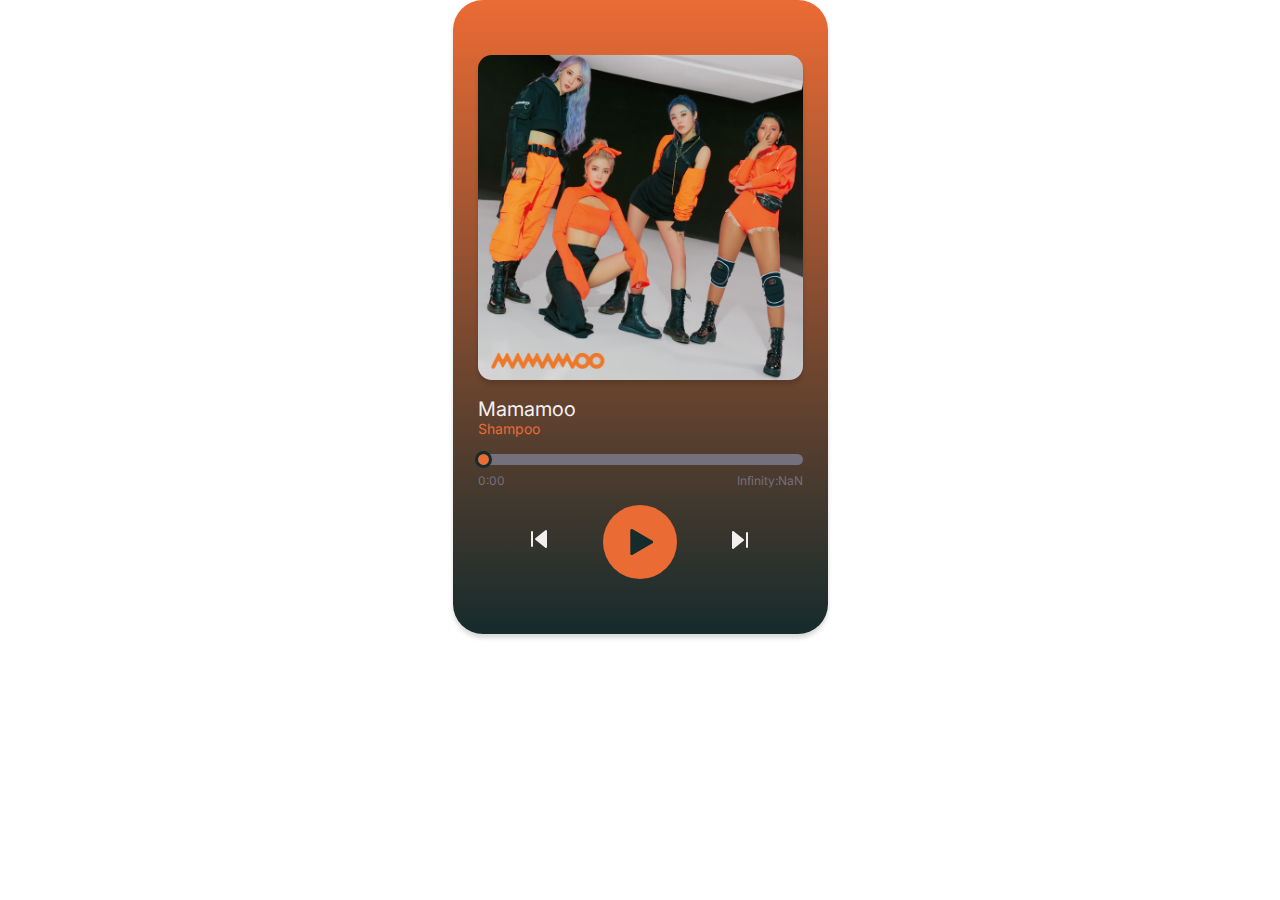
==== audio-player/index.html @ ce74f84a "fix: rename main working directory" ====
<!DOCTYPE html>
<html lang="en">
<head>
  <meta charset="UTF-8">
  <title>Audio player</title>
  <link href="assets/css/normalize.css" rel="stylesheet">
  <link href="assets/css/style.css" rel="stylesheet">
  <link rel="icon" type="image/x-icon" href="assets/favicon/favicon.ico">
  <link rel="preconnect" href="https://fonts.googleapis.com">
  <link rel="preconnect" href="https://fonts.gstatic.com" crossorigin>
  <link href="https://fonts.googleapis.com/css2?family=Inter&display=swap" rel="stylesheet">
</head>
<body>
<div class="wrapper">
  <img class="album-cover" src="" alt="">

  <div class="song-name">
    <span class="artist">Artist</span>
    <div class="title">Title</div>
  </div>

  <audio src="" class="audio"></audio>

  <div class="progress-wrapper">
    <div class="progress-bar">
      <div class="progress-bar__inner"></div>
      <div class="progress-bar__inner-dot"></div>
    </div>
    <div class="progress-bar-time-container">
      <span class="progress-bar-time progress-bar-time__current">0:00</span>
      <span class="progress-bar-time progress-bar-time__end">0:00</span>
    </div>
  </div>
  <div class="buttons">
    <button class="prev-btn btn">
      <svg width="26px" height="26px">
        <use href="assets/svg/icons.svg#prev"></use>
      </svg>
    </button>

    <button class="play-pause-btn">
      <svg width="26px" height="26px">
        <use href="assets/svg/icons.svg#play"></use>
      </svg>
    </button>

    <button class="next-btn btn">
      <svg width="26px" height="26px">
        <use href="assets/svg/icons.svg#next"></use>
      </svg>
    </button>
  </div>

</div>
<script defer src="assets/js/songs.js"></script>
<script defer src="index.js"></script>
</body>
</html>
---- audio-player/assets/css/style.css ----
* {
  box-sizing: border-box;
}

:root {
  /*--primary-color: #eb6b34;*/
  /*--secondary-color: #152b2c;*/
  --primary-color: #FFFFFF;
  --secondary-color: #000000;
}

.wrapper {
  margin: 0 auto;
  padding: 55px 25px 55px 25px;
  width: 375px;
  height: fit-content;
  display: flex;
  flex-direction: column;
  align-items: center;
  gap: 17px;
  border-radius: 30px;
  /*background: #161616;*/
  background: linear-gradient(var(--primary-color), var(--secondary-color));
  box-shadow: 0px 4px 4px 0px rgba(0, 0, 0, 0.15);
}

.album-cover {
  width: 325px;
  height: 325px;
  border-radius: 14px;
  box-shadow: 0px 4px 4px 0px rgba(0, 0, 0, 0.15);
}

.song-name {
  display: flex;
  flex-direction: column;
  align-self: flex-start;
}

.artist {
  color: #F4EFEF;
  font-family: Inter, sans-serif;
  font-size: 20px;
  font-style: normal;
  font-weight: 400;
  line-height: normal;
}

.title {
  color: var(--primary-color);
  font-family: Inter, sans-serif;
  font-size: 14px;
  font-style: normal;
  font-weight: 400;
  line-height: 16px; /* 114.286% */
}

.progress-wrapper {
  display: flex;
  flex-direction: column;
  gap: 8px;
}

.progress-bar {
  width: 325px;
  height: 11px;
  display: flex;
  align-items: center;
  background-color: #74717C;
  border-radius: 30px;
}

.progress-bar__inner {
  width: 0;
  height: 11px;
  background-color: var(--primary-color);
  border-radius: 30px 0 0 30px;
}

.progress-bar__inner-dot {
  box-sizing: unset;
  height: 11px;
  width: 11px;
  border-radius: 50%;
  background-color: var(--primary-color);
  outline: 3px solid var(--secondary-color);
  cursor: pointer;
}

.progress-bar-time-container {
  width: 325px;
  display: flex;
  justify-content: space-between;
  color: #74717C;
  font-family: Inter, sans-serif;
  font-size: 12px;
  font-style: normal;
  font-weight: 400;
  line-height: normal;
}

.buttons {
  display: flex;
  align-items: center;
  gap: 40px;
}

.btn {
  margin: 0;
  padding: 10px;
  background: none;
  border: none;
  cursor: pointer;
}

.play-pause-btn {
  display: flex;
  justify-content: center;
  align-items: center;
  width: 74px;
  height: 74px;
  border-radius: 50%;
  background-color: var(--primary-color);
  border: none;
  cursor: pointer;
}

.play-pause-btn > svg {
  fill: var(--secondary-color);
}
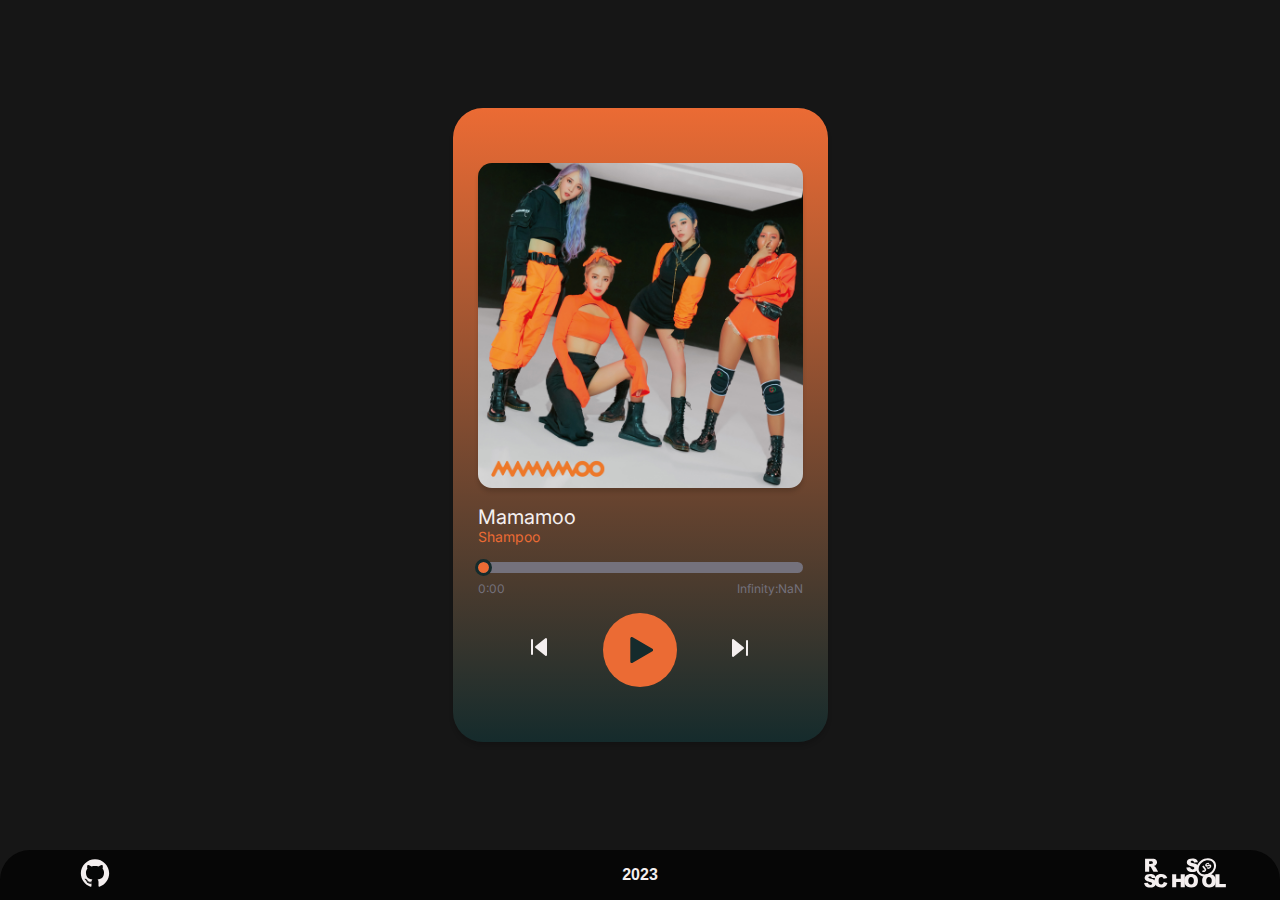
==== commit a79b65a6: "feat: add footer" ====
--- a/audio-player/index.html
+++ b/audio-player/index.html
@@ -11,47 +11,71 @@
   <link href="https://fonts.googleapis.com/css2?family=Inter&display=swap" rel="stylesheet">
 </head>
 <body>
-<div class="wrapper">
-  <img class="album-cover" src="" alt="">
+<main>
+  <div class="wrapper">
+    <img class="album-cover" src="" alt="">
 
-  <div class="song-name">
-    <span class="artist">Artist</span>
-    <div class="title">Title</div>
-  </div>
+    <div class="song-name">
+      <span class="artist">Artist</span>
+      <div class="title">Title</div>
+    </div>
 
-  <audio src="" class="audio"></audio>
+    <audio src="" class="audio"></audio>
 
-  <div class="progress-wrapper">
-    <div class="progress-bar">
-      <div class="progress-bar__inner"></div>
-      <div class="progress-bar__inner-dot"></div>
+    <div class="progress-wrapper">
+      <div class="progress-bar">
+        <div class="progress-bar__inner"></div>
+        <div class="progress-bar__inner-dot"></div>
+      </div>
+      <div class="progress-bar-time-container">
+        <span class="progress-bar-time progress-bar-time__current">0:00</span>
+        <span class="progress-bar-time progress-bar-time__end">0:00</span>
+      </div>
     </div>
-    <div class="progress-bar-time-container">
-      <span class="progress-bar-time progress-bar-time__current">0:00</span>
-      <span class="progress-bar-time progress-bar-time__end">0:00</span>
+    <div class="buttons">
+      <button class="prev-btn btn">
+        <svg width="26px" height="26px">
+          <use href="assets/svg/icons.svg#prev"></use>
+        </svg>
+      </button>
+
+      <button class="play-pause-btn">
+        <svg width="26px" height="26px">
+          <use href="assets/svg/icons.svg#play"></use>
+        </svg>
+      </button>
+
+      <button class="next-btn btn">
+        <svg width="26px" height="26px">
+          <use href="assets/svg/icons.svg#next"></use>
+        </svg>
+      </button>
     </div>
   </div>
-  <div class="buttons">
-    <button class="prev-btn btn">
-      <svg width="26px" height="26px">
-        <use href="assets/svg/icons.svg#prev"></use>
-      </svg>
-    </button>
+</main>
 
-    <button class="play-pause-btn">
-      <svg width="26px" height="26px">
-        <use href="assets/svg/icons.svg#play"></use>
-      </svg>
-    </button>
+<footer class="main-footer">
+  <nav id="footer">
+    <ul>
+      <li>
+        <a href="https://github.com/annsilin" target="_blank">
+          <svg width="90px" height="26px">
+            <use href="assets/svg/icons.svg#github"></use>
+          </svg>
+        </a>
+      </li>
+      <li><p>2023</p></li>
+      <li>
+        <a href="https://rs.school/js-stage0/" target="_blank">
+          <svg width="90px" height="26px">
+            <use href="assets/svg/icons.svg#rsschool"></use>
+          </svg>
+        </a>
+      </li>
+    </ul>
+  </nav>
+</footer>
 
-    <button class="next-btn btn">
-      <svg width="26px" height="26px">
-        <use href="assets/svg/icons.svg#next"></use>
-      </svg>
-    </button>
-  </div>
-
-</div>
 <script defer src="assets/js/songs.js"></script>
 <script defer src="index.js"></script>
 </body>
--- a/audio-player/assets/css/style.css
+++ b/audio-player/assets/css/style.css
@@ -3,10 +3,22 @@
 }
 
 :root {
-  /*--primary-color: #eb6b34;*/
-  /*--secondary-color: #152b2c;*/
   --primary-color: #FFFFFF;
   --secondary-color: #000000;
+}
+
+body {
+  min-height: 100vh;
+  display: flex;
+  flex-direction: column;
+  background: #161616;
+}
+
+main {
+  flex: 1;
+  display: flex;
+  justify-content: center;
+  align-items: center;
 }
 
 .wrapper {
@@ -128,3 +140,40 @@
 .play-pause-btn > svg {
   fill: var(--secondary-color);
 }
+
+
+#footer {
+  height: 50px;
+  /*width: 375px;*/
+  background: #060606;
+  border-radius: 30px 30px 0 0;
+  padding-left: 50px;
+  padding-right: 50px;
+}
+
+#footer ul {
+  display: flex;
+  justify-content: space-between;
+  align-items: center;
+  padding: 0;
+  margin: 0;
+  height: 100%;
+  list-style: none;
+  font-family: sans-serif;
+}
+
+#footer ul > li svg {
+  height: 30px;
+  fill: #f4efef;
+  transition: fill 0.3s ease;
+}
+
+#footer ul > li svg:hover {
+  fill: var(--primary-color);
+}
+
+#footer ul > li p {
+  margin: 0;
+  color: #f4efef;
+  font-weight: 700;
+}
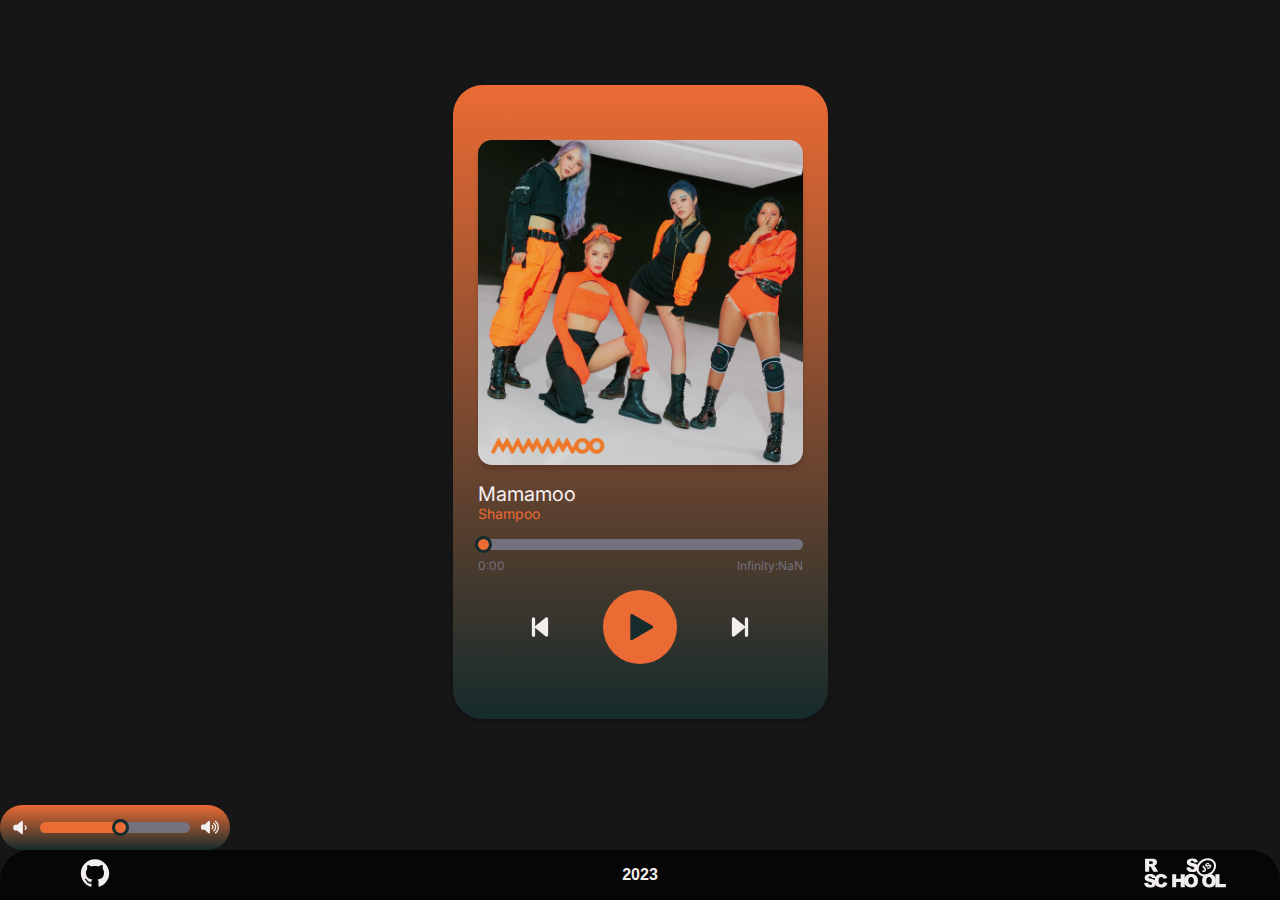
==== commit 1a08146c: "feat: add volume bar" ====
--- a/audio-player/index.html
+++ b/audio-player/index.html
@@ -32,6 +32,7 @@
         <span class="progress-bar-time progress-bar-time__end">0:00</span>
       </div>
     </div>
+
     <div class="buttons">
       <button class="prev-btn btn">
         <svg width="26px" height="26px">
@@ -53,6 +54,27 @@
     </div>
   </div>
 </main>
+
+<div class="volume-wrapper">
+
+  <button class="volume-down-btn btn">
+    <svg width="20px" height="15.31px">
+      <use href="assets/svg/icons.svg#volume-down"></use>
+    </svg>
+  </button>
+
+  <div class="volume-bar">
+    <div class="volume-bar__inner"></div>
+    <div class="volume-bar__inner-dot"></div>
+  </div>
+
+  <button class="volume-up-btn btn">
+    <svg width="20px" height="14.31px">
+      <use href="assets/svg/icons.svg#volume-up"></use>
+    </svg>
+  </button>
+
+</div>
 
 <footer class="main-footer">
   <nav id="footer">
--- a/audio-player/assets/css/style.css
+++ b/audio-player/assets/css/style.css
@@ -89,7 +89,7 @@
   border-radius: 30px 0 0 30px;
 }
 
-.progress-bar__inner-dot {
+.progress-bar__inner-dot, .volume-bar__inner-dot {
   box-sizing: unset;
   height: 11px;
   width: 11px;
@@ -111,6 +111,75 @@
   line-height: normal;
 }
 
+/*.volume-wrapper {*/
+/*  width: fit-content;*/
+/*  display: flex;*/
+/*  flex-direction: column;*/
+/*  align-items: center;*/
+/*  padding-top: 5px;*/
+/*  padding-bottom: 5px;*/
+/*  background: linear-gradient(var(--primary-color), var(--secondary-color));*/
+/*  border-radius: 30px 30px 30px 30px;*/
+/*}*/
+
+/*.volume-bar {*/
+/*  height: 150px;*/
+/*  width: 11px;*/
+/*  display: flex;*/
+/*  flex-direction: column;*/
+/*  justify-content: flex-end;*/
+/*  align-items: center;*/
+/*  background-color: #74717C;*/
+/*  border-radius: 30px;*/
+/*}*/
+
+/*.volume-bar__inner {*/
+/*  height: 0;*/
+/*  width: 11px;*/
+/*  background-color: var(--primary-color);*/
+/*  border-radius: 30px 30px 30px 30px;*/
+/*}*/
+
+/*.volume-bar__inner-dot {*/
+/*  box-sizing: unset;*/
+/*  height: 11px;*/
+/*  width: 11px;*/
+/*  border-radius: 50%;*/
+/*  background-color: var(--primary-color);*/
+/*  outline: 3px solid var(--secondary-color);*/
+/*  cursor: pointer;*/
+/*}*/
+
+.volume-wrapper {
+  width: fit-content;
+  display: flex;
+  /*flex-direction: column;*/
+  align-items: center;
+  padding-top: 5px;
+  padding-bottom: 5px;
+  background: linear-gradient(var(--primary-color), var(--secondary-color));
+  border-radius: 30px 30px 30px 30px;
+}
+
+.volume-bar {
+  height: 11px;
+  width: 150px;
+  display: flex;
+  /*flex-direction: row;*/
+  /*justify-content: flex-end;*/
+  align-items: center;
+  background-color: #74717C;
+  border-radius: 30px;
+}
+
+.volume-bar__inner {
+  height: 11px;
+  width: 0;
+  background-color: var(--primary-color);
+  border-radius: 30px 0 0 30px;
+}
+
+
 .buttons {
   display: flex;
   align-items: center;
@@ -120,9 +189,16 @@
 .btn {
   margin: 0;
   padding: 10px;
+  display: flex;
+  justify-content: center;
+  align-items: center;
   background: none;
   border: none;
   cursor: pointer;
+}
+
+.prev-btn svg, .next-btn svg, .volume-up-btn svg, .volume-down-btn svg{
+  fill:#f4efef;
 }
 
 .play-pause-btn {
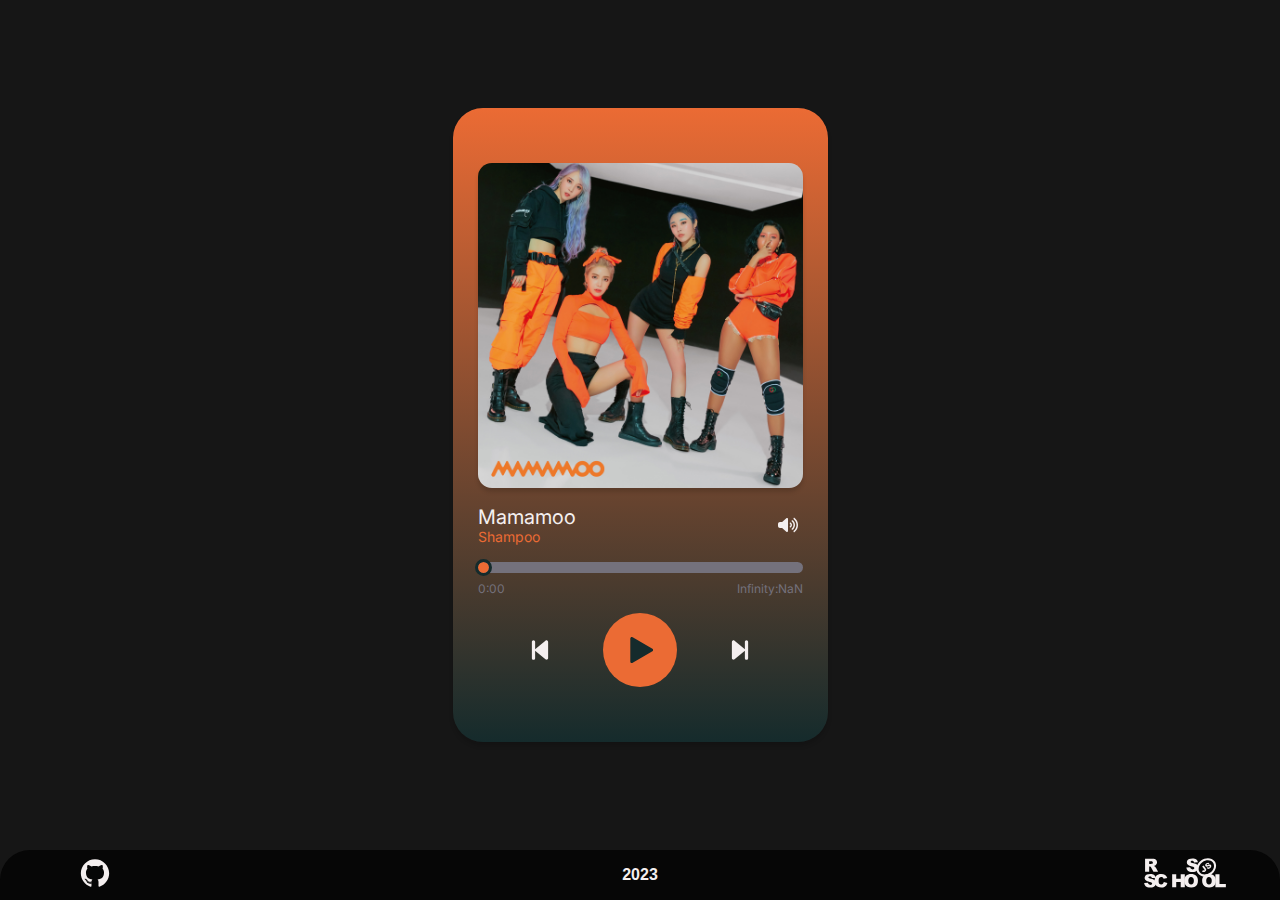
==== commit fc8bcf76: "feat: implement toggling volume bar" ====
--- a/audio-player/index.html
+++ b/audio-player/index.html
@@ -15,9 +15,37 @@
   <div class="wrapper">
     <img class="album-cover" src="" alt="">
 
-    <div class="song-name">
-      <span class="artist">Artist</span>
-      <div class="title">Title</div>
+    <div class="wrapper-name-volume">
+      <div class="song-name">
+        <span class="artist">Artist</span>
+        <div class="title">Title</div>
+      </div>
+
+      <button class="volume-up-btn btn" id="volume-toggle">
+        <svg width="20px" height="20px">
+          <use href="assets/svg/icons.svg#volume-up"></use>
+        </svg>
+      </button>
+
+      <div class="volume-wrapper">
+        <button class="volume-down-btn btn">
+          <svg width="20px" height="15.31px">
+            <use href="assets/svg/icons.svg#volume-down"></use>
+          </svg>
+        </button>
+
+        <div class="volume-bar">
+          <div class="volume-bar__inner"></div>
+          <div class="volume-bar__inner-dot"></div>
+        </div>
+
+        <button class="volume-up-btn btn">
+          <svg width="20px" height="14.31px">
+            <use href="assets/svg/icons.svg#volume-up"></use>
+          </svg>
+        </button>
+      </div>
+
     </div>
 
     <audio src="" class="audio"></audio>
@@ -55,27 +83,6 @@
   </div>
 </main>
 
-<div class="volume-wrapper">
-
-  <button class="volume-down-btn btn">
-    <svg width="20px" height="15.31px">
-      <use href="assets/svg/icons.svg#volume-down"></use>
-    </svg>
-  </button>
-
-  <div class="volume-bar">
-    <div class="volume-bar__inner"></div>
-    <div class="volume-bar__inner-dot"></div>
-  </div>
-
-  <button class="volume-up-btn btn">
-    <svg width="20px" height="14.31px">
-      <use href="assets/svg/icons.svg#volume-up"></use>
-    </svg>
-  </button>
-
-</div>
-
 <footer class="main-footer">
   <nav id="footer">
     <ul>
--- a/audio-player/assets/css/style.css
+++ b/audio-player/assets/css/style.css
@@ -111,62 +111,40 @@
   line-height: normal;
 }
 
-/*.volume-wrapper {*/
-/*  width: fit-content;*/
-/*  display: flex;*/
-/*  flex-direction: column;*/
-/*  align-items: center;*/
-/*  padding-top: 5px;*/
-/*  padding-bottom: 5px;*/
-/*  background: linear-gradient(var(--primary-color), var(--secondary-color));*/
-/*  border-radius: 30px 30px 30px 30px;*/
-/*}*/
-
-/*.volume-bar {*/
-/*  height: 150px;*/
-/*  width: 11px;*/
-/*  display: flex;*/
-/*  flex-direction: column;*/
-/*  justify-content: flex-end;*/
-/*  align-items: center;*/
-/*  background-color: #74717C;*/
-/*  border-radius: 30px;*/
-/*}*/
-
-/*.volume-bar__inner {*/
-/*  height: 0;*/
-/*  width: 11px;*/
-/*  background-color: var(--primary-color);*/
-/*  border-radius: 30px 30px 30px 30px;*/
-/*}*/
-
-/*.volume-bar__inner-dot {*/
-/*  box-sizing: unset;*/
-/*  height: 11px;*/
-/*  width: 11px;*/
-/*  border-radius: 50%;*/
-/*  background-color: var(--primary-color);*/
-/*  outline: 3px solid var(--secondary-color);*/
-/*  cursor: pointer;*/
-/*}*/
+.wrapper-name-volume {
+  width: inherit;
+  padding-left: inherit;
+  padding-right: inherit;
+  display: flex;
+  justify-content: space-between;
+  align-items: center;
+  position: relative;
+}
+
+#volume-toggle {
+  padding: 5px;
+}
 
 .volume-wrapper {
   width: fit-content;
-  display: flex;
-  /*flex-direction: column;*/
-  align-items: center;
-  padding-top: 5px;
-  padding-bottom: 5px;
-  background: linear-gradient(var(--primary-color), var(--secondary-color));
+  align-items: center;
+  padding-top: 3px;
+  padding-bottom: 3px;
+  background-color:rgba(0, 0, 0, 0.4);
   border-radius: 30px 30px 30px 30px;
+  position: absolute;
+  right: 55px;
+  display: none;
+}
+
+.volume-visible {
+  display: flex;
 }
 
 .volume-bar {
   height: 11px;
-  width: 150px;
-  display: flex;
-  /*flex-direction: row;*/
-  /*justify-content: flex-end;*/
+  width: 100px;
+  display: flex;
   align-items: center;
   background-color: #74717C;
   border-radius: 30px;
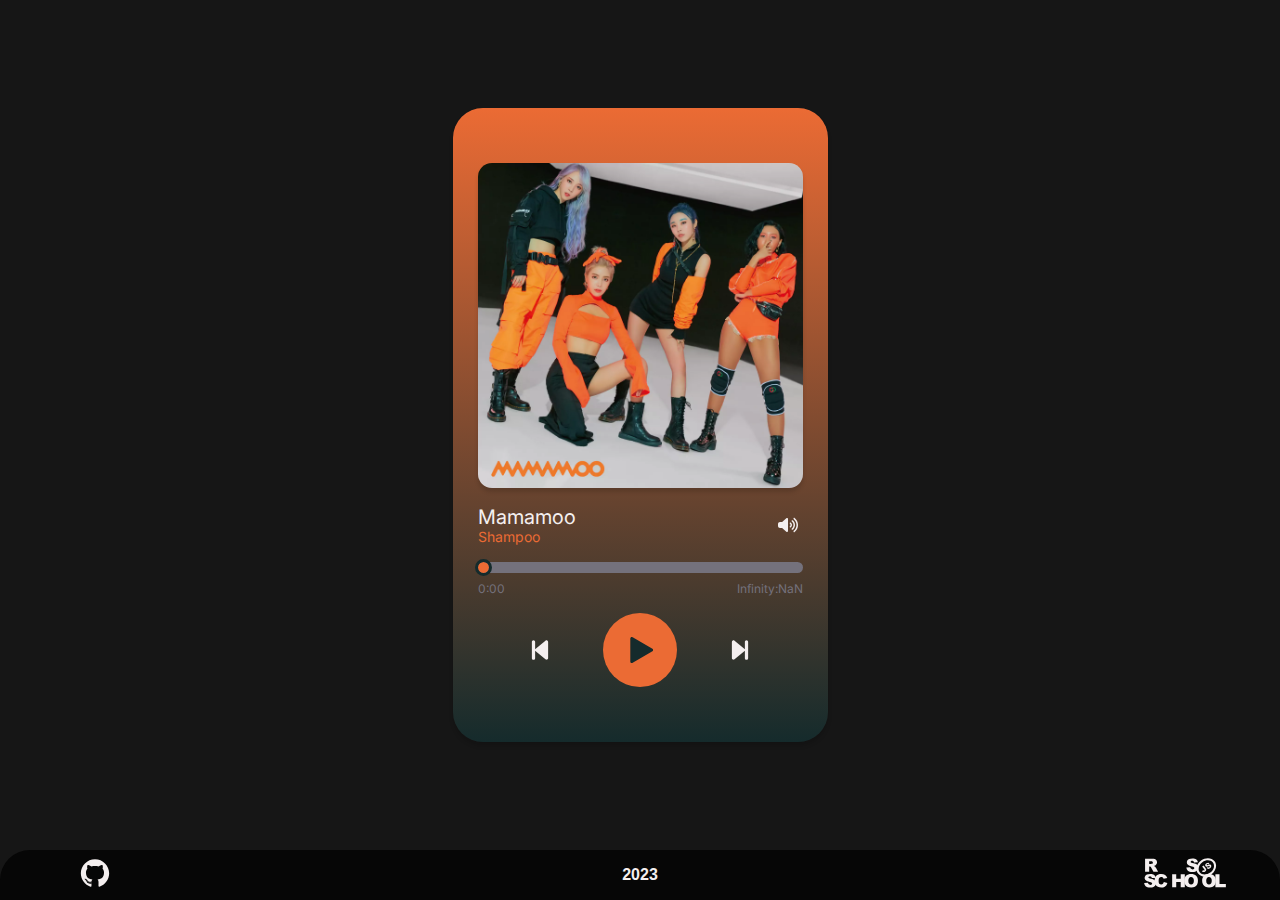
==== commit fc262c0c: "refactor: change volume/progress bars to input type range and optimize corresponding functions" ====
--- a/audio-player/index.html
+++ b/audio-player/index.html
@@ -2,6 +2,7 @@
 <html lang="en">
 <head>
   <meta charset="UTF-8">
+  <meta name="viewport" content="width=device-width, initial-scale=1">
   <title>Audio player</title>
   <link href="assets/css/normalize.css" rel="stylesheet">
   <link href="assets/css/style.css" rel="stylesheet">
@@ -13,7 +14,7 @@
 <body>
 <main>
   <div class="wrapper">
-    <img class="album-cover" src="" alt="">
+    <img class="album-cover" src="assets/img/shampoo-cover.webp" alt="Shampoo album cover">
 
     <div class="wrapper-name-volume">
       <div class="song-name">
@@ -28,18 +29,16 @@
       </button>
 
       <div class="volume-wrapper">
-        <button class="volume-down-btn btn">
+        <button class="volume-down-btn btn" id="volume-down-btn">
           <svg width="20px" height="15.31px">
             <use href="assets/svg/icons.svg#volume-down"></use>
           </svg>
         </button>
 
-        <div class="volume-bar">
-          <div class="volume-bar__inner"></div>
-          <div class="volume-bar__inner-dot"></div>
-        </div>
+        <label for="volume-bar" style="display: none">Volume bar</label>
+        <input type="range" name="volume-bar" id="volume-bar" class="volume-bar" min="0" max="100" value="50">
 
-        <button class="volume-up-btn btn">
+        <button class="volume-up-btn btn" id="volume-up-btn">
           <svg width="20px" height="14.31px">
             <use href="assets/svg/icons.svg#volume-up"></use>
           </svg>
@@ -48,13 +47,13 @@
 
     </div>
 
-    <audio src="" class="audio"></audio>
+    <audio src="assets/audio/MAMAMOO%20-%20Shampoo.opus" class="audio"></audio>
 
     <div class="progress-wrapper">
-      <div class="progress-bar">
-        <div class="progress-bar__inner"></div>
-        <div class="progress-bar__inner-dot"></div>
-      </div>
+
+      <label for="progress-bar" style="display: none">Progress bar</label>
+      <input type="range" name="progress-bar" id="progress-bar" class="progress-bar" min="0" max="100" value="0">
+
       <div class="progress-bar-time-container">
         <span class="progress-bar-time progress-bar-time__current">0:00</span>
         <span class="progress-bar-time progress-bar-time__end">0:00</span>
--- a/audio-player/assets/css/style.css
+++ b/audio-player/assets/css/style.css
@@ -31,14 +31,13 @@
   align-items: center;
   gap: 17px;
   border-radius: 30px;
-  /*background: #161616;*/
   background: linear-gradient(var(--primary-color), var(--secondary-color));
   box-shadow: 0px 4px 4px 0px rgba(0, 0, 0, 0.15);
 }
 
 .album-cover {
   width: 325px;
-  height: 325px;
+  aspect-ratio: 1 / 1;
   border-radius: 14px;
   box-shadow: 0px 4px 4px 0px rgba(0, 0, 0, 0.15);
 }
@@ -68,39 +67,23 @@
 }
 
 .progress-wrapper {
+  width: 325px;
   display: flex;
   flex-direction: column;
   gap: 8px;
 }
 
-.progress-bar {
-  width: 325px;
-  height: 11px;
-  display: flex;
-  align-items: center;
+#progress-bar {
+  height: 11px;
+  -webkit-appearance: none;
+  appearance: none;
+  cursor: pointer;
+  outline: none;
   background-color: #74717C;
   border-radius: 30px;
 }
 
-.progress-bar__inner {
-  width: 0;
-  height: 11px;
-  background-color: var(--primary-color);
-  border-radius: 30px 0 0 30px;
-}
-
-.progress-bar__inner-dot, .volume-bar__inner-dot {
-  box-sizing: unset;
-  height: 11px;
-  width: 11px;
-  border-radius: 50%;
-  background-color: var(--primary-color);
-  outline: 3px solid var(--secondary-color);
-  cursor: pointer;
-}
-
 .progress-bar-time-container {
-  width: 325px;
   display: flex;
   justify-content: space-between;
   color: #74717C;
@@ -142,21 +125,35 @@
 }
 
 .volume-bar {
+  -webkit-appearance: none;
+  appearance: none;
+  cursor: pointer;
+  outline: none;
+  border-radius: 30px;
   height: 11px;
   width: 100px;
-  display: flex;
-  align-items: center;
   background-color: #74717C;
-  border-radius: 30px;
-}
-
-.volume-bar__inner {
-  height: 11px;
-  width: 0;
+}
+
+#volume-bar::-webkit-slider-thumb, #progress-bar::-webkit-slider-thumb {
+  -webkit-appearance: none;
+  appearance: none;
+  height: 11px;
+  width: 11px;
+  border-radius: 50%;
   background-color: var(--primary-color);
-  border-radius: 30px 0 0 30px;
-}
-
+  outline: 3px solid var(--secondary-color);
+}
+
+#volume-bar::-moz-range-thumb, #progress-bar::-moz-range-thumb {
+  box-sizing: unset;
+  height: 11px;
+  width: 11px;
+  border-radius: 50%;
+  background-color: var(--primary-color);
+  outline: 3px solid var(--secondary-color);
+  border: none;
+}
 
 .buttons {
   display: flex;
@@ -198,7 +195,6 @@
 
 #footer {
   height: 50px;
-  /*width: 375px;*/
   background: #060606;
   border-radius: 30px 30px 0 0;
   padding-left: 50px;
@@ -231,3 +227,19 @@
   color: #f4efef;
   font-weight: 700;
 }
+
+@media(max-width: 375px) {
+  .wrapper {
+    width: 320px;
+  }
+
+  .progress-wrapper, .album-cover {
+    width: 270px;
+  }
+
+  #footer {
+    padding-left: 10px;
+    padding-right: 20px;
+  }
+
+}
